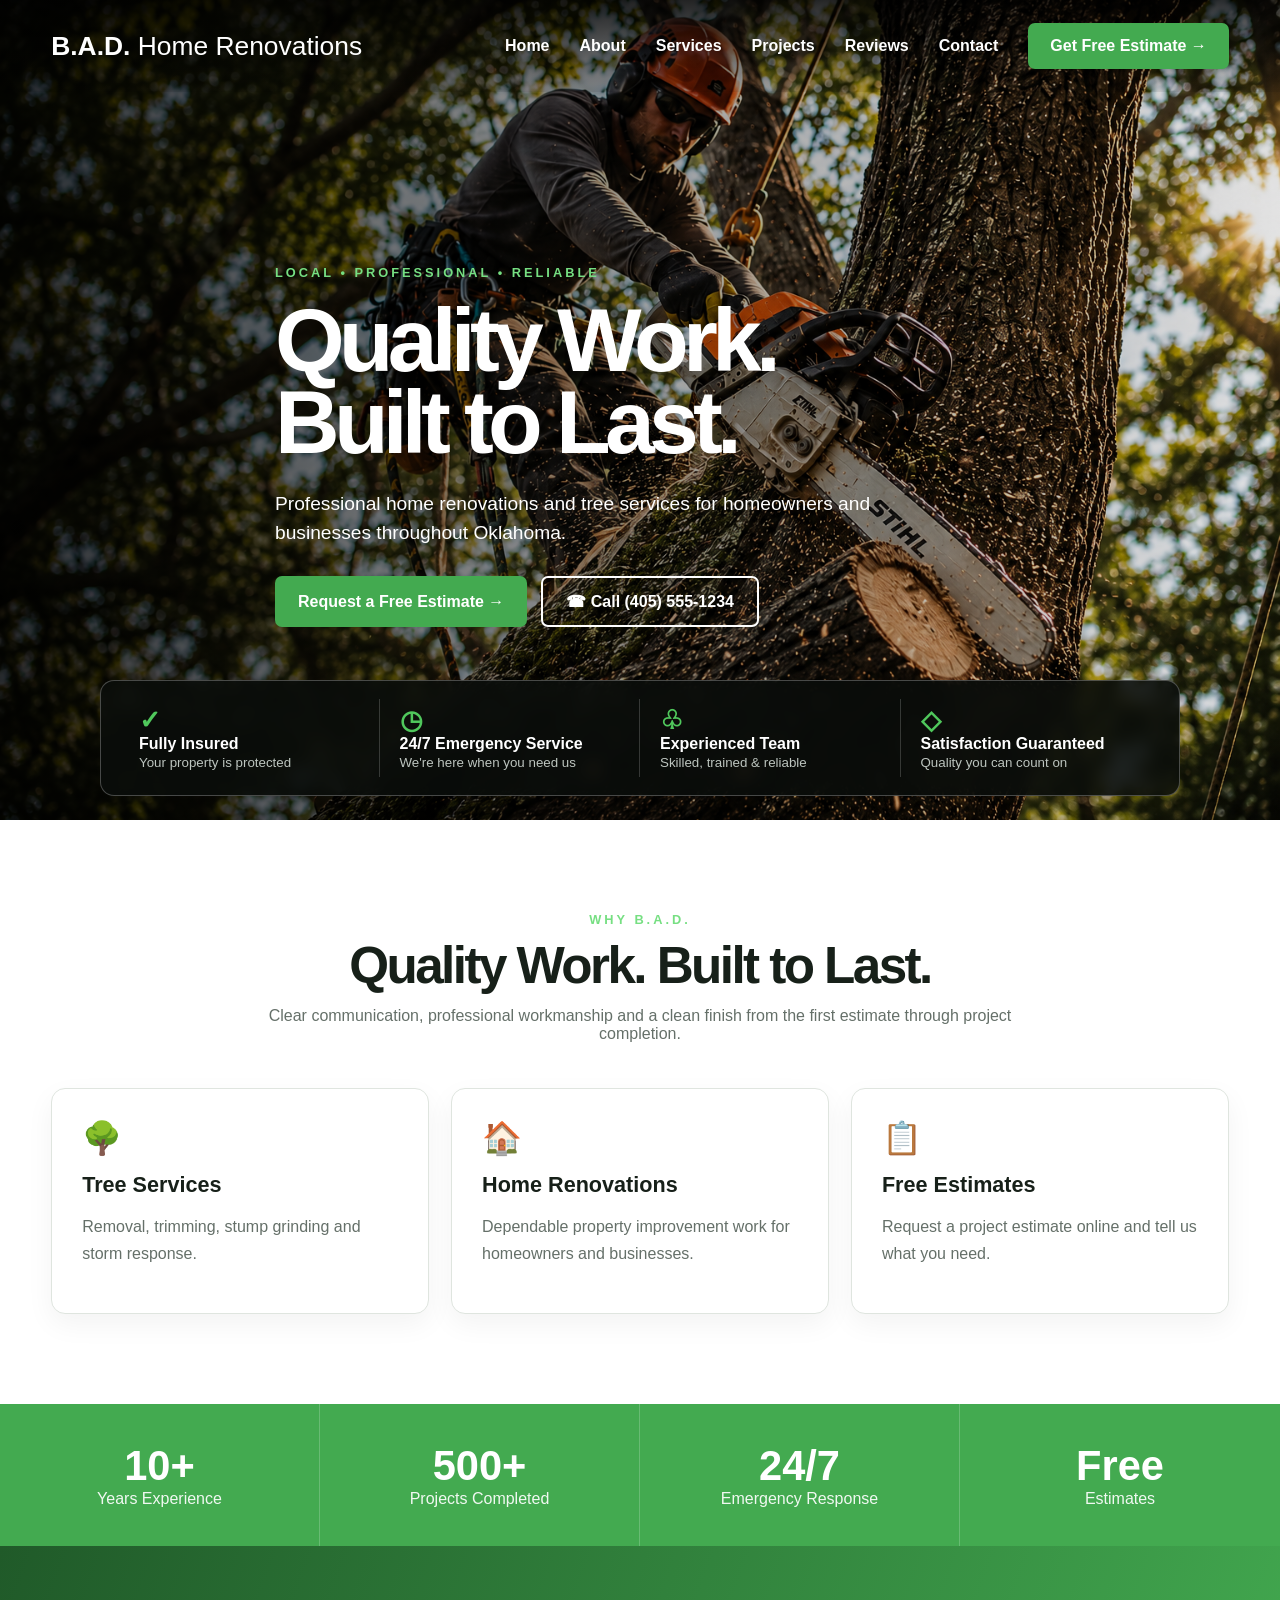
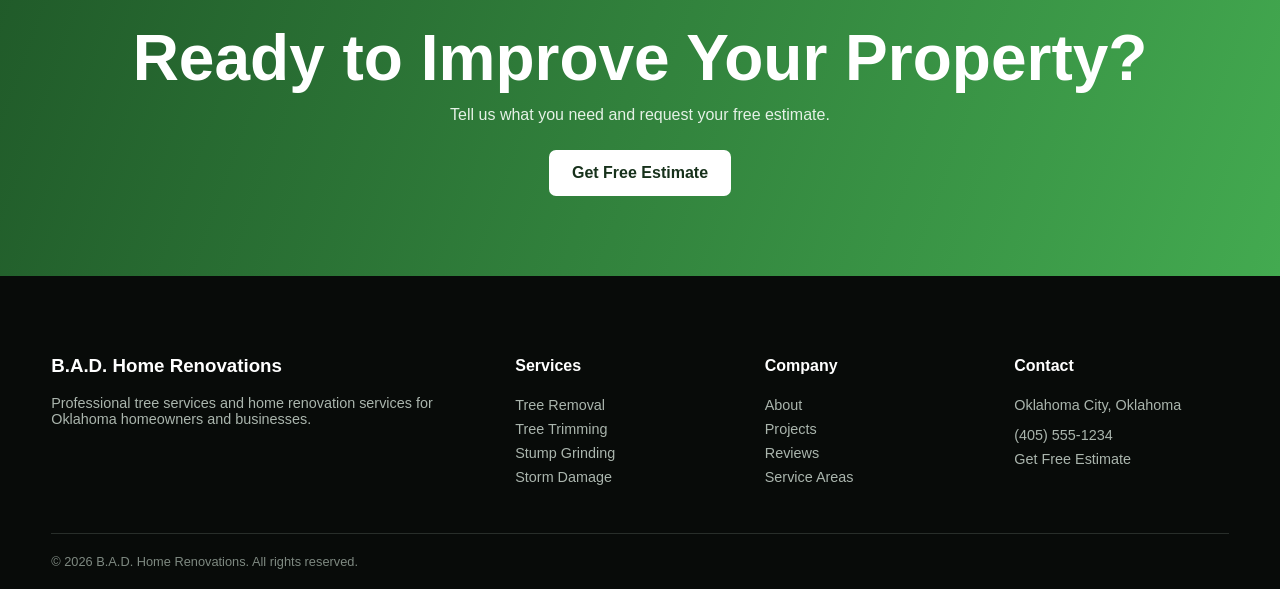
==== index.html @ 00ab1f8e "lauch" ====
<!doctype html><html lang="en"><head><meta charset="utf-8"><meta name="viewport" content="width=device-width,initial-scale=1"><title>B.A.D. Home Renovations | Oklahoma Tree Services</title><meta name="description" content="Professional tree services and home renovations in Oklahoma. Request a free estimate."><link rel="stylesheet" href="css/style.css"></head><body><header class="header"><div class="container nav"><a class="brand" href="index.html"><b>B.A.D.</b> Home Renovations</a><nav class="links"><a class="active" href="index.html">Home</a><a class="" href="about.html">About</a><a class="" href="services.html">Services</a><a class="" href="gallery.html">Projects</a><a class="" href="reviews.html">Reviews</a><a class="" href="contact.html">Contact</a></nav><a class="nav-cta" href="estimate.html">Get Free Estimate →</a><button class="menu" aria-label="Menu">☰</button></div></header><main>
<section class="hero">
<div class="hero-bg"></div><div class="hero-shade"></div>
<div class="container hero-content"><span class="eyebrow">LOCAL • PROFESSIONAL • RELIABLE</span><h1>Quality Work.<br>Built to Last.</h1><p>Professional home renovations and tree services for homeowners and businesses throughout Oklahoma.</p><div class="actions"><a class="btn green" href="estimate.html">Request a Free Estimate →</a><a class="btn outline" href="tel:+14055551234">☎ Call (405) 555-1234</a></div></div>
<div class="trust"><div class="trust-item"><div class="trust-icon">✓</div><strong>Fully Insured</strong><small>Your property is protected</small></div><div class="trust-item"><div class="trust-icon">◷</div><strong>24/7 Emergency Service</strong><small>We're here when you need us</small></div><div class="trust-item"><div class="trust-icon">♧</div><strong>Experienced Team</strong><small>Skilled, trained & reliable</small></div><div class="trust-item"><div class="trust-icon">◇</div><strong>Satisfaction Guaranteed</strong><small>Quality you can count on</small></div></div>
</section>
<section class="section"><div class="container"><div class="heading"><span class="eyebrow">WHY B.A.D.</span><h2>Quality Work. Built to Last.</h2><p>Clear communication, professional workmanship and a clean finish from the first estimate through project completion.</p></div><div class="cards"><article class="card"><div class="card-icon">🌳</div><h3>Tree Services</h3><p>Removal, trimming, stump grinding and storm response.</p></article><article class="card"><div class="card-icon">🏠</div><h3>Home Renovations</h3><p>Dependable property improvement work for homeowners and businesses.</p></article><article class="card"><div class="card-icon">📋</div><h3>Free Estimates</h3><p>Request a project estimate online and tell us what you need.</p></article></div></div></section>
<section class="stats"><div class="stat"><strong>10+</strong><span>Years Experience</span></div><div class="stat"><strong>500+</strong><span>Projects Completed</span></div><div class="stat"><strong>24/7</strong><span>Emergency Response</span></div><div class="stat"><strong>Free</strong><span>Estimates</span></div></section>
<section class="cta"><h2>Ready to Improve Your Property?</h2><p>Tell us what you need and request your free estimate.</p><a class="btn" href="estimate.html">Get Free Estimate</a></section></main><footer class="footer"><div class="container footer-grid">
<div><h3>B.A.D. Home Renovations</h3><p>Professional tree services and home renovation services for Oklahoma homeowners and businesses.</p></div>
<div><h4>Services</h4><a href="tree-removal.html">Tree Removal</a><a href="tree-trimming.html">Tree Trimming</a><a href="stump-grinding.html">Stump Grinding</a><a href="storm-damage.html">Storm Damage</a></div>
<div><h4>Company</h4><a href="about.html">About</a><a href="gallery.html">Projects</a><a href="reviews.html">Reviews</a><a href="service-areas.html">Service Areas</a></div>
<div><h4>Contact</h4><p>Oklahoma City, Oklahoma</p><a href="tel:+14055551234">(405) 555-1234</a><a href="estimate.html">Get Free Estimate</a></div>
</div><div class="container bottom">© 2026 B.A.D. Home Renovations. All rights reserved.</div></footer>
<a class="mobile-bar" href="tel:+14055551234">Call (405) 555-1234</a></body></html>
---- css/style.css ----
:root{--green:#43aa50;--green2:#2e7e38;--dark:#0a0d0b;--ink:#172019;--muted:#657069;--paper:#f4f7f4;--line:#dfe5df;--max:1200px}
*{box-sizing:border-box}html{scroll-behavior:smooth}body{margin:0;font-family:Arial,Helvetica,sans-serif;color:var(--ink);background:#fff}a{text-decoration:none;color:inherit}.container{width:min(var(--max),92%);margin:auto}
.header{position:absolute;top:0;left:0;right:0;z-index:20;background:linear-gradient(180deg,rgba(0,0,0,.78),rgba(0,0,0,.08));color:#fff}.nav{height:92px;display:flex;align-items:center}.brand{font-size:1.65rem;white-space:nowrap}.brand b{font-weight:900}.brand b:first-child{color:#fff}.links{display:flex;gap:30px;margin-left:auto;align-items:center}.links a{font-weight:700;color:#fff}.links a:hover{color:#7ce487}.nav-cta{margin-left:30px;padding:14px 22px;border-radius:7px;background:var(--green);font-weight:900}.menu{display:none;margin-left:auto;border:0;background:none;color:#fff;font-size:28px}
.hero{min-height:820px;position:relative;color:#fff;display:flex;align-items:center;overflow:hidden;background:#111}.hero-bg{position:absolute;inset:0;background:url("../images/tree-service-bg.png") center/cover no-repeat}.hero-shade{position:absolute;inset:0;background:linear-gradient(90deg,rgba(0,0,0,.78),rgba(0,0,0,.34) 55%,rgba(0,0,0,.1))}.hero-content{position:relative;z-index:2;max-width:730px;padding-top:70px}.eyebrow{font-weight:900;letter-spacing:3px;color:#76df82;font-size:.8rem}.hero h1{font-size:clamp(3.8rem,7vw,6.6rem);line-height:.92;letter-spacing:-.065em;margin:18px 0 25px}.hero p{font-size:1.2rem;line-height:1.55;max-width:650px}.actions{display:flex;gap:14px;flex-wrap:wrap;margin-top:28px}.btn{display:inline-flex;align-items:center;justify-content:center;padding:14px 23px;border-radius:7px;font-weight:900}.green{background:var(--green);color:#fff}.green:hover{background:var(--green2)}.outline{border:2px solid #fff;color:#fff}.outline:hover{background:#fff;color:#111}
.trust{position:absolute;z-index:3;bottom:24px;left:50%;transform:translateX(-50%);width:min(1080px,88%);display:grid;grid-template-columns:repeat(4,1fr);background:rgba(10,13,11,.88);border:1px solid rgba(255,255,255,.25);border-radius:14px;padding:18px;backdrop-filter:blur(8px)}.trust-item{padding:6px 20px;border-right:1px solid rgba(255,255,255,.18)}.trust-item:last-child{border:0}.trust-icon{color:#50c85c;font-size:1.6rem;font-weight:900}.trust strong{display:block}.trust small{color:#bdc5bf}
.section{padding:90px 0}.light{background:var(--paper)}.heading{text-align:center;max-width:760px;margin:0 auto 45px}.heading h2{font-size:clamp(2.3rem,4vw,3.8rem);line-height:1;letter-spacing:-.05em;margin:12px 0}.heading p{color:var(--muted)}
.cards{display:grid;grid-template-columns:repeat(3,1fr);gap:22px}.card{background:#fff;border:1px solid var(--line);border-radius:14px;padding:30px;box-shadow:0 10px 28px rgba(0,0,0,.05)}.card-icon{font-size:2rem;margin-bottom:15px}.card h3{margin:0 0 9px;font-size:1.35rem}.card p{color:var(--muted);line-height:1.65}.card a{display:inline-block;margin-top:15px;color:var(--green2);font-weight:900}
.split{display:grid;grid-template-columns:1fr 1fr}.split-photo{min-height:580px;background:url("../images/tree-service-bg.png") center/cover}.split-copy{padding:80px;background:#0d110e;color:#fff}.split-copy h2{font-size:clamp(2.5rem,4vw,4rem);line-height:1;margin:12px 0 22px}.split-copy p{color:#c4cdc6;line-height:1.7}.checks{list-style:none;padding:0;margin:25px 0}.checks li{margin:12px 0}.checks li:before{content:"✓";color:#65d36f;font-weight:900;margin-right:10px}
.stats{display:grid;grid-template-columns:repeat(4,1fr);background:var(--green);color:#fff}.stat{text-align:center;padding:38px 15px;border-right:1px solid rgba(255,255,255,.2)}.stat:last-child{border:0}.stat strong{display:block;font-size:2.6rem}.stat span{opacity:.92}
.cta{padding:80px 20px;text-align:center;background:linear-gradient(110deg,#205a29,#43aa50);color:#fff}.cta h2{font-size:clamp(2.5rem,5vw,4rem);line-height:1;margin:0 0 16px}.cta p{color:#e5f1e6;margin:0 auto 26px;max-width:650px}.cta .btn{background:#fff;color:#17311b}
.footer{background:#080b09;color:#fff;padding:60px 0 20px}.footer-grid{display:grid;grid-template-columns:2fr 1fr 1fr 1fr;gap:35px;padding-bottom:40px}.footer p,.footer a{color:#aab5ad;font-size:.9rem}.footer a{display:block;margin:8px 0}.bottom{border-top:1px solid #282e2a;padding-top:20px;color:#7e8981;font-size:.8rem}
.page-hero{min-height:440px;display:flex;align-items:end;position:relative;color:#fff;padding:145px 0 70px;background:url("../images/tree-service-bg.png") center 48%/cover no-repeat}.page-hero:after{content:"";position:absolute;inset:0;background:rgba(0,0,0,.58)}.page-hero .container{position:relative;z-index:2}.page-hero h1{font-size:clamp(3rem,6vw,5rem);line-height:.95;margin:10px 0}.page-hero p{font-size:1.1rem;max-width:720px}
.content{max-width:900px;margin:auto}.content h2{font-size:2.2rem;margin:40px 0 12px}.content p,.content li{color:var(--muted);line-height:1.75}.service-grid{display:grid;grid-template-columns:repeat(3,1fr);gap:22px}.project-grid{display:grid;grid-template-columns:repeat(3,1fr);gap:18px}.project{position:relative;overflow:hidden;border-radius:14px;min-height:300px;background:url("../images/tree-service-bg.png") center/cover}.project:after{content:"";position:absolute;inset:0;background:linear-gradient(transparent 35%,rgba(0,0,0,.8))}.project-copy{position:absolute;z-index:2;bottom:22px;left:22px;color:#fff}.project-copy h3{margin:0 0 4px}.project-copy p{margin:0;color:#dce4de}
.reviews{display:grid;grid-template-columns:repeat(3,1fr);gap:22px}.review{padding:30px;border:1px solid var(--line);border-radius:14px;background:#fff;box-shadow:0 10px 25px rgba(0,0,0,.05)}.stars{color:#e2a51c;letter-spacing:2px;margin-bottom:12px}.review p{color:var(--muted);line-height:1.7}.review strong{display:block;margin-top:18px}
.contact-grid{display:grid;grid-template-columns:1fr 1.2fr;gap:30px}.contact-card{padding:32px;border:1px solid var(--line);border-radius:14px;background:#fff}.contact-item{padding:18px 0;border-bottom:1px solid var(--line)}.contact-item:last-child{border:0}.contact-item b{display:block;margin-bottom:5px}.contact-item span{color:var(--muted)}
.form{background:#fff;padding:35px;border-radius:15px;border:1px solid var(--line);box-shadow:0 12px 35px rgba(0,0,0,.06)}.field{margin-bottom:17px}.field label{display:block;font-weight:800;margin-bottom:6px}.field input,.field textarea,.field select{width:100%;padding:13px;border:1px solid #ccd5cd;border-radius:7px;font:inherit}.field textarea{min-height:140px}.form button{border:0;cursor:pointer;font:inherit}
.mobile-bar{display:none}
@media(max-width:900px){.links{display:none}.menu{display:block}.nav-cta{display:none}.hero{min-height:760px}.trust{grid-template-columns:1fr 1fr}.trust-item{border:0}.cards,.service-grid,.project-grid,.reviews{grid-template-columns:1fr 1fr}.split{grid-template-columns:1fr}.split-photo{min-height:420px}.stats{grid-template-columns:1fr 1fr}.footer-grid{grid-template-columns:1fr 1fr}.contact-grid{grid-template-columns:1fr}}
@media(max-width:600px){.brand{font-size:1.2rem}.hero{min-height:800px;background-position:62% center}.hero-content{padding-top:50px}.hero h1{font-size:3.6rem}.hero p{font-size:1rem}.trust{width:94%;bottom:12px;padding:10px}.trust-item{padding:6px 9px}.trust strong{font-size:.78rem}.trust small{font-size:.65rem}.cards,.service-grid,.project-grid,.reviews,.footer-grid{grid-template-columns:1fr}.stats{grid-template-columns:1fr 1fr}.stat strong{font-size:2.1rem}.mobile-bar{display:flex;position:fixed;z-index:100;bottom:12px;left:12px;right:12px;justify-content:center;background:var(--green);color:#fff;border-radius:8px;padding:12px;font-weight:900;box-shadow:0 10px 30px rgba(0,0,0,.3)}}
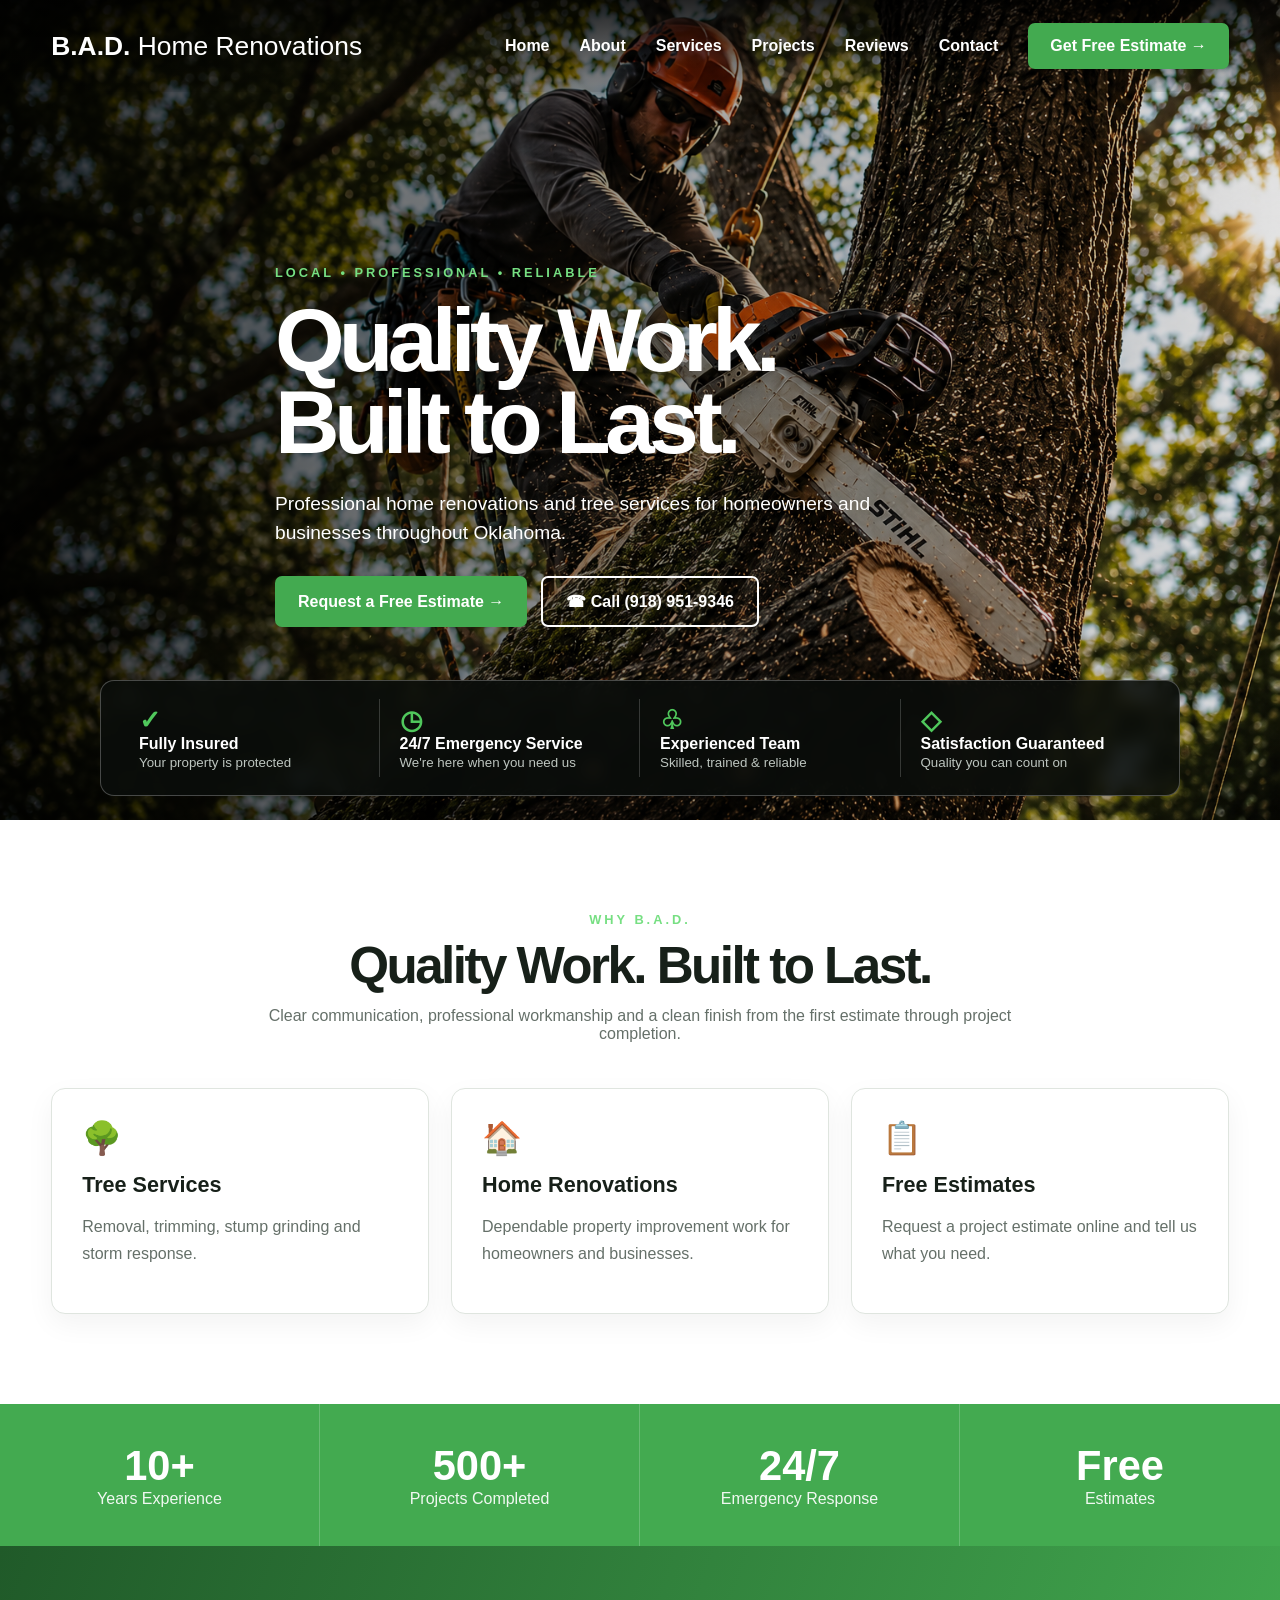
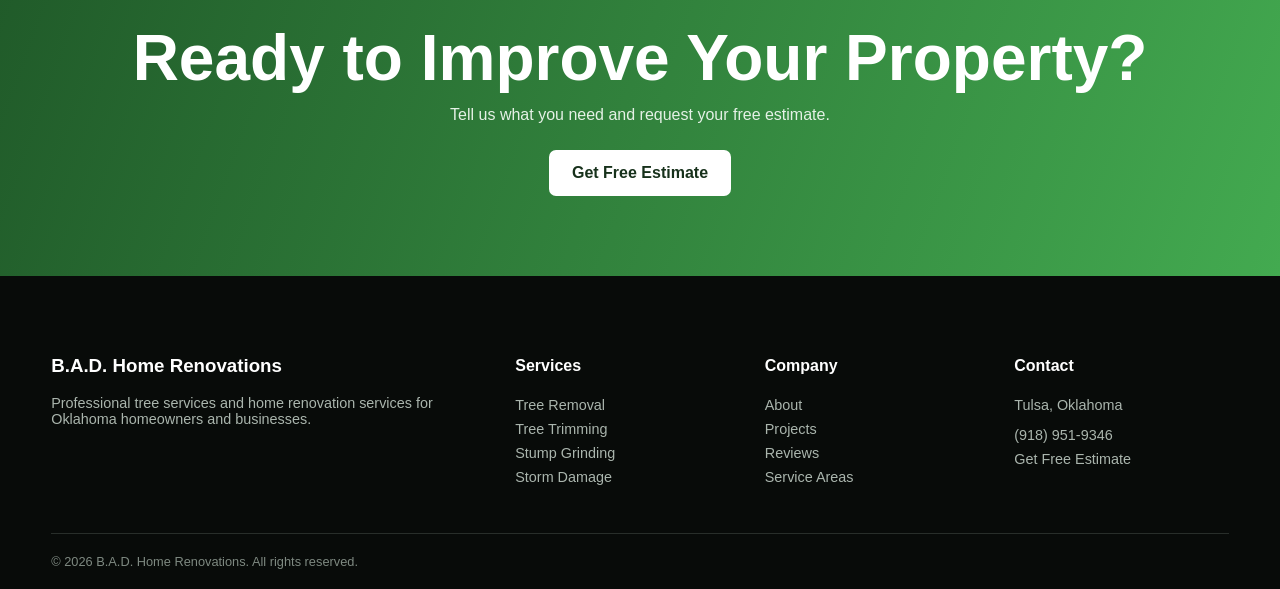
==== commit d835ed14: "update" ====
--- a/index.html
+++ b/index.html
@@ -1,7 +1,7 @@
 <!doctype html><html lang="en"><head><meta charset="utf-8"><meta name="viewport" content="width=device-width,initial-scale=1"><title>B.A.D. Home Renovations | Oklahoma Tree Services</title><meta name="description" content="Professional tree services and home renovations in Oklahoma. Request a free estimate."><link rel="stylesheet" href="css/style.css"></head><body><header class="header"><div class="container nav"><a class="brand" href="index.html"><b>B.A.D.</b> Home Renovations</a><nav class="links"><a class="active" href="index.html">Home</a><a class="" href="about.html">About</a><a class="" href="services.html">Services</a><a class="" href="gallery.html">Projects</a><a class="" href="reviews.html">Reviews</a><a class="" href="contact.html">Contact</a></nav><a class="nav-cta" href="estimate.html">Get Free Estimate →</a><button class="menu" aria-label="Menu">☰</button></div></header><main>
 <section class="hero">
 <div class="hero-bg"></div><div class="hero-shade"></div>
-<div class="container hero-content"><span class="eyebrow">LOCAL • PROFESSIONAL • RELIABLE</span><h1>Quality Work.<br>Built to Last.</h1><p>Professional home renovations and tree services for homeowners and businesses throughout Oklahoma.</p><div class="actions"><a class="btn green" href="estimate.html">Request a Free Estimate →</a><a class="btn outline" href="tel:+14055551234">☎ Call (405) 555-1234</a></div></div>
+<div class="container hero-content"><span class="eyebrow">LOCAL • PROFESSIONAL • RELIABLE</span><h1>Quality Work.<br>Built to Last.</h1><p>Professional home renovations and tree services for homeowners and businesses throughout Oklahoma.</p><div class="actions"><a class="btn green" href="estimate.html">Request a Free Estimate →</a><a class="btn outline" href="tel:+19189519346">☎ Call (918) 951-9346</a></div></div>
 <div class="trust"><div class="trust-item"><div class="trust-icon">✓</div><strong>Fully Insured</strong><small>Your property is protected</small></div><div class="trust-item"><div class="trust-icon">◷</div><strong>24/7 Emergency Service</strong><small>We're here when you need us</small></div><div class="trust-item"><div class="trust-icon">♧</div><strong>Experienced Team</strong><small>Skilled, trained & reliable</small></div><div class="trust-item"><div class="trust-icon">◇</div><strong>Satisfaction Guaranteed</strong><small>Quality you can count on</small></div></div>
 </section>
 <section class="section"><div class="container"><div class="heading"><span class="eyebrow">WHY B.A.D.</span><h2>Quality Work. Built to Last.</h2><p>Clear communication, professional workmanship and a clean finish from the first estimate through project completion.</p></div><div class="cards"><article class="card"><div class="card-icon">🌳</div><h3>Tree Services</h3><p>Removal, trimming, stump grinding and storm response.</p></article><article class="card"><div class="card-icon">🏠</div><h3>Home Renovations</h3><p>Dependable property improvement work for homeowners and businesses.</p></article><article class="card"><div class="card-icon">📋</div><h3>Free Estimates</h3><p>Request a project estimate online and tell us what you need.</p></article></div></div></section>
@@ -10,6 +10,6 @@
 <div><h3>B.A.D. Home Renovations</h3><p>Professional tree services and home renovation services for Oklahoma homeowners and businesses.</p></div>
 <div><h4>Services</h4><a href="tree-removal.html">Tree Removal</a><a href="tree-trimming.html">Tree Trimming</a><a href="stump-grinding.html">Stump Grinding</a><a href="storm-damage.html">Storm Damage</a></div>
 <div><h4>Company</h4><a href="about.html">About</a><a href="gallery.html">Projects</a><a href="reviews.html">Reviews</a><a href="service-areas.html">Service Areas</a></div>
-<div><h4>Contact</h4><p>Oklahoma City, Oklahoma</p><a href="tel:+14055551234">(405) 555-1234</a><a href="estimate.html">Get Free Estimate</a></div>
+<div><h4>Contact</h4><p>Tulsa, Oklahoma</p><a href="tel:+19189519346">(918) 951-9346</a><a href="estimate.html">Get Free Estimate</a></div>
 </div><div class="container bottom">© 2026 B.A.D. Home Renovations. All rights reserved.</div></footer>
-<a class="mobile-bar" href="tel:+14055551234">Call (405) 555-1234</a></body></html>+<a class="mobile-bar" href="tel:+19189519346">Call (918) 951-9346</a></body></html>
--- a/css/style.css
+++ b/css/style.css
@@ -18,3 +18,17 @@
 .mobile-bar{display:none}
 @media(max-width:900px){.links{display:none}.menu{display:block}.nav-cta{display:none}.hero{min-height:760px}.trust{grid-template-columns:1fr 1fr}.trust-item{border:0}.cards,.service-grid,.project-grid,.reviews{grid-template-columns:1fr 1fr}.split{grid-template-columns:1fr}.split-photo{min-height:420px}.stats{grid-template-columns:1fr 1fr}.footer-grid{grid-template-columns:1fr 1fr}.contact-grid{grid-template-columns:1fr}}
 @media(max-width:600px){.brand{font-size:1.2rem}.hero{min-height:800px;background-position:62% center}.hero-content{padding-top:50px}.hero h1{font-size:3.6rem}.hero p{font-size:1rem}.trust{width:94%;bottom:12px;padding:10px}.trust-item{padding:6px 9px}.trust strong{font-size:.78rem}.trust small{font-size:.65rem}.cards,.service-grid,.project-grid,.reviews,.footer-grid{grid-template-columns:1fr}.stats{grid-template-columns:1fr 1fr}.stat strong{font-size:2.1rem}.mobile-bar{display:flex;position:fixed;z-index:100;bottom:12px;left:12px;right:12px;justify-content:center;background:var(--green);color:#fff;border-radius:8px;padding:12px;font-weight:900;box-shadow:0 10px 30px rgba(0,0,0,.3)}}
+
+/* Enhanced Projects Gallery */
+.project-grid{grid-template-columns:repeat(3,minmax(0,1fr));gap:24px}
+.project{min-height:380px;background:#111!important;position:relative;overflow:hidden;isolation:isolate}
+.project img{position:absolute;inset:0;width:100%;height:100%;object-fit:cover;z-index:-2;transition:transform .5s ease}
+.project:hover img{transform:scale(1.06)}
+.project:after{z-index:-1;background:linear-gradient(180deg,rgba(0,0,0,.02) 25%,rgba(0,0,0,.88) 100%)}
+.project-copy{left:26px;right:26px;bottom:25px}
+.project-copy .tag{display:inline-block;background:#43aa50;color:#fff;border-radius:999px;padding:5px 10px;font-size:.72rem;font-weight:900;letter-spacing:.08em;text-transform:uppercase;margin-bottom:9px}
+.project-copy h3{font-size:1.5rem;margin:0 0 6px}
+.project-copy p{font-size:.95rem;line-height:1.45}
+.project-copy a{display:inline-block;margin-top:12px;color:#8ce995;font-weight:900}
+@media(max-width:900px){.project-grid{grid-template-columns:1fr 1fr}}
+@media(max-width:600px){.project-grid{grid-template-columns:1fr}.project{min-height:340px}}
